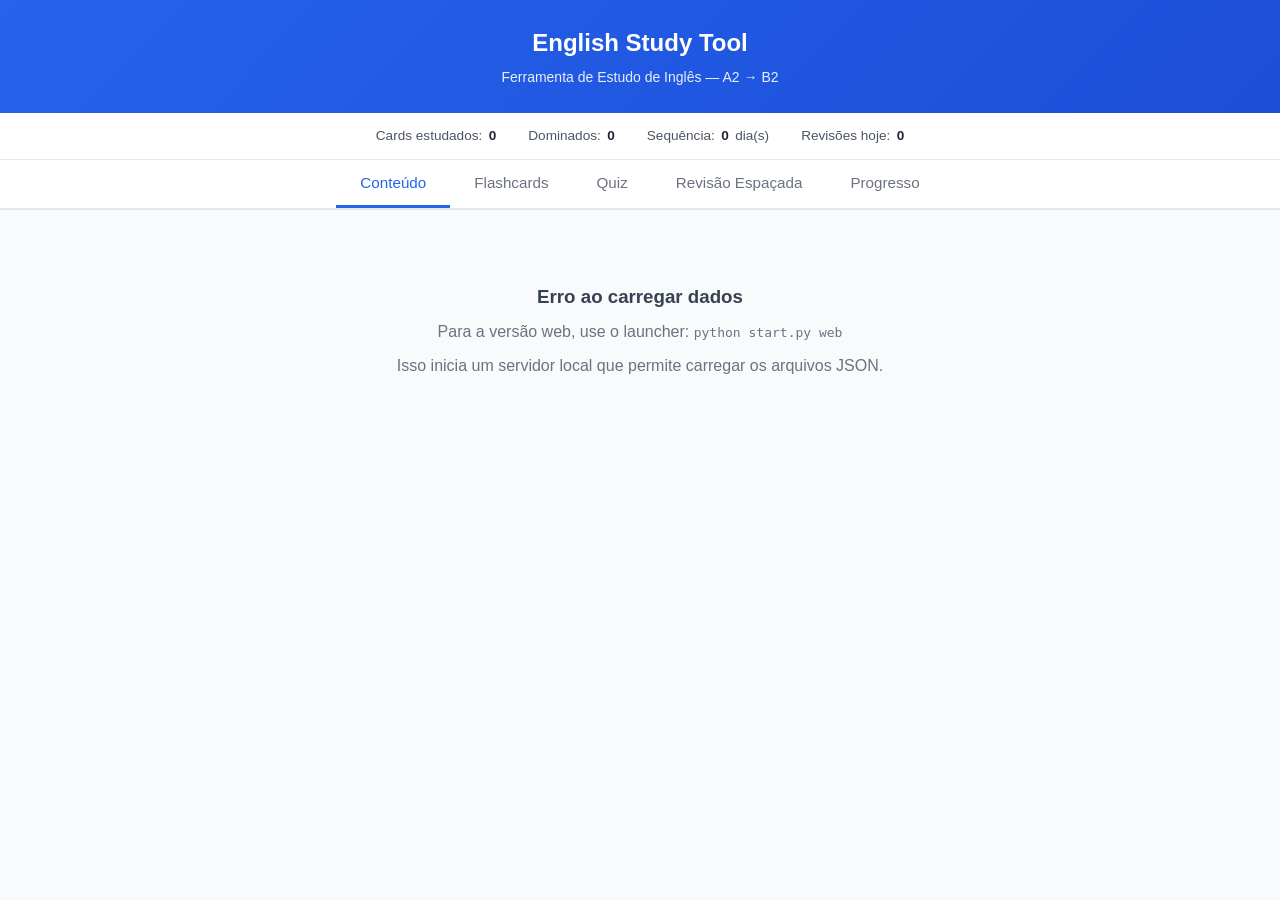
==== index.html @ 424435ff "Adicionar arquivos web na raiz para GitHub Pages Co-Authored-By: Claude Opus 4.6 <noreply@anthropic." ====
<!DOCTYPE html>
<html lang="pt-BR">
<head>
  <meta charset="UTF-8">
  <meta name="viewport" content="width=device-width, initial-scale=1.0">
  <title>English Study Tool - A2 → B2</title>
  <link rel="stylesheet" href="style.css">
</head>
<body>

  <header class="header">
    <h1>English Study Tool</h1>
    <p>Ferramenta de Estudo de Inglês — A2 → B2</p>
  </header>

  <div class="stats-bar" id="statsBar">
    <div class="stat-item">Cards estudados: <strong id="statStudied">0</strong></div>
    <div class="stat-item">Dominados: <strong id="statMastered">0</strong></div>
    <div class="stat-item">Sequência: <strong id="statStreak">0</strong> dia(s)</div>
    <div class="stat-item">Revisões hoje: <strong id="statDueToday">0</strong></div>
  </div>

  <nav class="tabs">
    <button class="tab-btn active" data-tab="content">Conteúdo</button>
    <button class="tab-btn" data-tab="flashcards">Flashcards</button>
    <button class="tab-btn" data-tab="quiz">Quiz</button>
    <button class="tab-btn" data-tab="review">Revisão Espaçada</button>
    <button class="tab-btn" data-tab="progress">Progresso</button>
  </nav>

  <div class="container">

    <!-- ===== CONTENT TAB ===== -->
    <div class="tab-content active" id="tab-content">
      <div class="controls">
        <select id="ctLevel">
          <option value="">Todos os Níveis</option>
          <option value="A2">A2 - Básico</option>
          <option value="B1">B1 - Intermediário</option>
          <option value="B2">B2 - Intermediário-Avançado</option>
        </select>
      </div>

      <!-- Lista de tópicos -->
      <div id="ctTopicList"></div>

      <!-- Detalhe do tópico -->
      <div id="ctDetail" style="display:none;"></div>
    </div>

    <!-- ===== FLASHCARDS TAB ===== -->
    <div class="tab-content" id="tab-flashcards">
      <div class="controls">
        <select id="fcSource">
          <option value="grammar">Gramática</option>
          <option value="vocabulary">Vocabulário</option>
          <option value="all">Todos</option>
        </select>
        <select id="fcLevel">
          <option value="">Todos os Níveis</option>
          <option value="A2">A2 - Básico</option>
          <option value="B1">B1 - Intermediário</option>
          <option value="B2">B2 - Intermediário-Avançado</option>
        </select>
        <select id="fcTopic"></select>
        <button class="btn btn-primary" id="fcStart">Estudar</button>
        <button class="btn btn-outline" id="fcShuffle">Embaralhar</button>
      </div>

      <div id="fcExplanation" class="explanation-box" style="display:none;"></div>

      <div id="fcArea" class="flashcard-area" style="display:none;">
        <div class="flashcard" id="flashcard">
          <div class="flashcard-face flashcard-front">
            <h3>Frente</h3>
            <div class="card-text" id="fcFront"></div>
            <div class="flashcard-meta" id="fcMeta"></div>
            <div class="card-hint">Clique para virar</div>
          </div>
          <div class="flashcard-face flashcard-back">
            <h3>Verso</h3>
            <div class="card-text" id="fcBack"></div>
          </div>
        </div>

        <div class="rating-buttons" id="fcRating" style="display:none;">
          <button class="rating-btn wrong" onclick="rateFlashcard(1)">Errei</button>
          <button class="rating-btn hard" onclick="rateFlashcard(3)">Difícil</button>
          <button class="rating-btn medium" onclick="rateFlashcard(4)">Médio</button>
          <button class="rating-btn easy" onclick="rateFlashcard(5)">Fácil</button>
        </div>

        <div class="card-nav">
          <button class="btn btn-outline btn-sm" id="fcPrev">Anterior</button>
          <span class="card-counter" id="fcCounter">1/10</span>
          <button class="btn btn-outline btn-sm" id="fcNext">Próximo</button>
        </div>
      </div>

      <div id="fcTopicList" class="topic-list"></div>
    </div>

    <!-- ===== QUIZ TAB ===== -->
    <div class="tab-content" id="tab-quiz">
      <div class="controls">
        <select id="qzSource">
          <option value="grammar">Gramática</option>
          <option value="vocabulary">Vocabulário</option>
          <option value="all">Todos</option>
        </select>
        <select id="qzLevel">
          <option value="">Todos os Níveis</option>
          <option value="A2">A2 - Básico</option>
          <option value="B1">B1 - Intermediário</option>
          <option value="B2">B2 - Intermediário-Avançado</option>
        </select>
        <select id="qzTopic"></select>
        <button class="btn btn-primary" id="qzStart">Começar Quiz</button>
        <button class="btn btn-outline" id="qzProgressive">Progressivo</button>
      </div>

      <div id="qzArea" style="display:none;">
        <div class="quiz-card" id="qzCard">
          <div class="question-label" id="qzLabel"></div>
          <div class="question-text" id="qzQuestion"></div>
          <div id="qzOptions"></div>
          <div class="feedback" id="qzFeedback"></div>
          <div style="text-align:center; margin-top:1rem;">
            <button class="btn btn-primary" id="qzNext" style="display:none;">Próxima Pergunta</button>
          </div>
        </div>
        <div class="card-nav">
          <span class="card-counter" id="qzCounter"></span>
        </div>
      </div>

      <div id="qzScore" class="score-display" style="display:none;"></div>
      <div id="qzTopicList" class="topic-list"></div>
    </div>

    <!-- ===== REVIEW TAB ===== -->
    <div class="tab-content" id="tab-review">
      <div class="review-summary" id="reviewSummary">
        <h2>Revisão do Dia</h2>
        <div class="count" id="reviewCount">0</div>
        <div class="subtitle">itens para revisar hoje</div>
        <button class="btn btn-primary" id="reviewStart" style="margin-top:1rem;">Começar Revisão</button>
        <button class="btn btn-outline" id="reviewNewCards" style="margin-top:0.5rem;">Aprender Cards Novos</button>
      </div>

      <div id="reviewArea" style="display:none;"></div>
      <div id="reviewScore" class="score-display" style="display:none;"></div>
    </div>

    <!-- ===== PROGRESS TAB ===== -->
    <div class="tab-content" id="tab-progress">
      <h2 style="margin-bottom:1rem;">Seu Progresso</h2>
      <div class="progress-grid" id="progressGrid"></div>

      <h3 style="margin: 1.5rem 0 0.75rem;">Progresso por Nível</h3>
      <div id="levelProgress"></div>

      <div style="text-align:center; margin-top:2rem;">
        <button class="btn btn-outline" id="resetProgress">Resetar Progresso</button>
      </div>
    </div>

  </div>

  <script src="app.js"></script>
</body>
</html>
---- style.css ----
/* ===== RESET & BASE ===== */
* {
  margin: 0;
  padding: 0;
  box-sizing: border-box;
}

:root {
  --primary: #2563eb;
  --primary-dark: #1d4ed8;
  --primary-light: #dbeafe;
  --success: #16a34a;
  --success-light: #dcfce7;
  --danger: #dc2626;
  --danger-light: #fee2e2;
  --warning: #f59e0b;
  --warning-light: #fef3c7;
  --gray-50: #f9fafb;
  --gray-100: #f3f4f6;
  --gray-200: #e5e7eb;
  --gray-300: #d1d5db;
  --gray-400: #9ca3af;
  --gray-500: #6b7280;
  --gray-600: #4b5563;
  --gray-700: #374151;
  --gray-800: #1f2937;
  --gray-900: #111827;
  --radius: 12px;
  --shadow: 0 1px 3px rgba(0,0,0,0.1), 0 1px 2px rgba(0,0,0,0.06);
  --shadow-md: 0 4px 6px rgba(0,0,0,0.1), 0 2px 4px rgba(0,0,0,0.06);
  --shadow-lg: 0 10px 15px rgba(0,0,0,0.1), 0 4px 6px rgba(0,0,0,0.05);
}

body {
  font-family: -apple-system, BlinkMacSystemFont, 'Segoe UI', Roboto, 'Helvetica Neue', Arial, sans-serif;
  background: var(--gray-50);
  color: var(--gray-800);
  line-height: 1.6;
  min-height: 100vh;
}

/* ===== HEADER ===== */
.header {
  background: linear-gradient(135deg, var(--primary) 0%, var(--primary-dark) 100%);
  color: white;
  padding: 1.5rem 2rem;
  text-align: center;
  box-shadow: var(--shadow-md);
}

.header h1 {
  font-size: 1.5rem;
  font-weight: 700;
  margin-bottom: 0.25rem;
}

.header p {
  font-size: 0.875rem;
  opacity: 0.9;
}

/* ===== STATS BAR ===== */
.stats-bar {
  display: flex;
  justify-content: center;
  gap: 2rem;
  padding: 0.75rem 1rem;
  background: white;
  border-bottom: 1px solid var(--gray-200);
  font-size: 0.85rem;
  flex-wrap: wrap;
}

.stat-item {
  display: flex;
  align-items: center;
  gap: 0.4rem;
  color: var(--gray-600);
}

.stat-item strong {
  color: var(--gray-800);
}

/* ===== TABS ===== */
.tabs {
  display: flex;
  justify-content: center;
  background: white;
  border-bottom: 2px solid var(--gray-200);
  position: sticky;
  top: 0;
  z-index: 100;
}

.tab-btn {
  padding: 0.875rem 1.5rem;
  border: none;
  background: none;
  font-size: 0.95rem;
  font-weight: 500;
  color: var(--gray-500);
  cursor: pointer;
  border-bottom: 3px solid transparent;
  transition: all 0.2s;
}

.tab-btn:hover {
  color: var(--primary);
  background: var(--primary-light);
}

.tab-btn.active {
  color: var(--primary);
  border-bottom-color: var(--primary);
}

/* ===== MAIN CONTAINER ===== */
.container {
  max-width: 800px;
  margin: 0 auto;
  padding: 1.5rem;
}

.tab-content {
  display: none;
}

.tab-content.active {
  display: block;
}

/* ===== CONTROLS ===== */
.controls {
  display: flex;
  gap: 0.75rem;
  margin-bottom: 1.5rem;
  flex-wrap: wrap;
  align-items: center;
}

.controls select, .controls button {
  padding: 0.5rem 1rem;
  border: 1px solid var(--gray-300);
  border-radius: 8px;
  font-size: 0.875rem;
  background: white;
  cursor: pointer;
}

.controls select:focus {
  outline: none;
  border-color: var(--primary);
  box-shadow: 0 0 0 3px var(--primary-light);
}

.btn {
  display: inline-flex;
  align-items: center;
  gap: 0.4rem;
  padding: 0.6rem 1.25rem;
  border: none;
  border-radius: 8px;
  font-size: 0.9rem;
  font-weight: 500;
  cursor: pointer;
  transition: all 0.2s;
}

.btn-primary {
  background: var(--primary);
  color: white;
}

.btn-primary:hover {
  background: var(--primary-dark);
}

.btn-success {
  background: var(--success);
  color: white;
}

.btn-success:hover {
  background: #15803d;
}

.btn-outline {
  background: white;
  border: 1px solid var(--gray-300);
  color: var(--gray-700);
}

.btn-outline:hover {
  background: var(--gray-100);
}

.btn-sm {
  padding: 0.4rem 0.75rem;
  font-size: 0.8rem;
}

/* ===== FLASHCARD ===== */
.flashcard-area {
  perspective: 1000px;
  margin: 1.5rem auto;
  max-width: 500px;
}

.flashcard {
  width: 100%;
  min-height: 220px;
  position: relative;
  cursor: pointer;
  transition: transform 0.6s;
  transform-style: preserve-3d;
}

.flashcard.flipped {
  transform: rotateY(180deg);
}

.flashcard-face {
  position: absolute;
  width: 100%;
  min-height: 220px;
  backface-visibility: hidden;
  display: flex;
  flex-direction: column;
  align-items: center;
  justify-content: center;
  padding: 2rem;
  border-radius: var(--radius);
  box-shadow: var(--shadow-lg);
  text-align: center;
}

.flashcard-front {
  background: white;
  border: 2px solid var(--gray-200);
}

.flashcard-back {
  background: linear-gradient(135deg, var(--primary-light) 0%, white 100%);
  border: 2px solid var(--primary);
  transform: rotateY(180deg);
}

.flashcard-face h3 {
  font-size: 1.25rem;
  margin-bottom: 0.5rem;
  color: var(--gray-700);
}

.flashcard-face .card-text {
  font-size: 1.1rem;
  color: var(--gray-800);
  line-height: 1.5;
}

.flashcard-meta {
  font-size: 0.75rem;
  color: var(--gray-400);
  margin-top: 0.75rem;
}

.card-hint {
  font-size: 0.8rem;
  color: var(--gray-400);
  margin-top: 1rem;
}

/* ===== RATING BUTTONS ===== */
.rating-buttons {
  display: flex;
  justify-content: center;
  gap: 0.75rem;
  margin-top: 1.25rem;
  flex-wrap: wrap;
}

.rating-btn {
  padding: 0.5rem 1.25rem;
  border: 2px solid;
  border-radius: 8px;
  font-size: 0.85rem;
  font-weight: 500;
  cursor: pointer;
  transition: all 0.2s;
  background: white;
}

.rating-btn.wrong {
  border-color: var(--danger);
  color: var(--danger);
}

.rating-btn.wrong:hover {
  background: var(--danger-light);
}

.rating-btn.hard {
  border-color: var(--warning);
  color: #b45309;
}

.rating-btn.hard:hover {
  background: var(--warning-light);
}

.rating-btn.medium {
  border-color: var(--primary);
  color: var(--primary);
}

.rating-btn.medium:hover {
  background: var(--primary-light);
}

.rating-btn.easy {
  border-color: var(--success);
  color: var(--success);
}

.rating-btn.easy:hover {
  background: var(--success-light);
}

/* ===== NAVIGATION ===== */
.card-nav {
  display: flex;
  justify-content: center;
  align-items: center;
  gap: 1rem;
  margin-top: 1rem;
}

.card-counter {
  font-size: 0.9rem;
  color: var(--gray-500);
  font-weight: 500;
}

/* ===== QUIZ ===== */
.quiz-card {
  background: white;
  border-radius: var(--radius);
  padding: 1.75rem;
  box-shadow: var(--shadow-md);
  margin-bottom: 1.5rem;
}

.quiz-card .question-label {
  font-size: 0.75rem;
  text-transform: uppercase;
  letter-spacing: 0.05em;
  color: var(--gray-400);
  margin-bottom: 0.5rem;
}

.quiz-card .question-text {
  font-size: 1.1rem;
  font-weight: 500;
  margin-bottom: 1.25rem;
  color: var(--gray-800);
}

.quiz-options {
  display: flex;
  flex-direction: column;
  gap: 0.5rem;
}

.quiz-option {
  padding: 0.75rem 1rem;
  border: 2px solid var(--gray-200);
  border-radius: 8px;
  cursor: pointer;
  transition: all 0.2s;
  font-size: 0.95rem;
  background: white;
  text-align: left;
}

.quiz-option:hover {
  border-color: var(--primary);
  background: var(--primary-light);
}

.quiz-option.correct {
  border-color: var(--success);
  background: var(--success-light);
  color: var(--success);
  font-weight: 500;
}

.quiz-option.incorrect {
  border-color: var(--danger);
  background: var(--danger-light);
  color: var(--danger);
}

.quiz-option.disabled {
  pointer-events: none;
  opacity: 0.6;
}

.quiz-option.disabled.correct {
  opacity: 1;
}

/* Fill blank */
.fill-blank-input {
  width: 100%;
  padding: 0.75rem 1rem;
  border: 2px solid var(--gray-300);
  border-radius: 8px;
  font-size: 1rem;
  transition: border-color 0.2s;
}

.fill-blank-input:focus {
  outline: none;
  border-color: var(--primary);
  box-shadow: 0 0 0 3px var(--primary-light);
}

.fill-blank-input.correct {
  border-color: var(--success);
  background: var(--success-light);
}

.fill-blank-input.incorrect {
  border-color: var(--danger);
  background: var(--danger-light);
}

/* ===== FEEDBACK ===== */
.feedback {
  margin-top: 1rem;
  padding: 1rem;
  border-radius: 8px;
  font-size: 0.9rem;
  line-height: 1.5;
  display: none;
}

.feedback.show {
  display: block;
}

.feedback.correct {
  background: var(--success-light);
  border-left: 4px solid var(--success);
  color: #14532d;
}

.feedback.incorrect {
  background: var(--danger-light);
  border-left: 4px solid var(--danger);
  color: #7f1d1d;
}

.feedback .correct-answer {
  font-weight: 600;
  margin-bottom: 0.5rem;
}

/* ===== SCORE ===== */
.score-display {
  text-align: center;
  padding: 2rem;
  background: white;
  border-radius: var(--radius);
  box-shadow: var(--shadow-md);
}

.score-display .score-number {
  font-size: 3rem;
  font-weight: 700;
  color: var(--primary);
}

.score-display .score-label {
  font-size: 1rem;
  color: var(--gray-500);
  margin-bottom: 1rem;
}

.score-display .score-message {
  font-size: 1.1rem;
  color: var(--gray-700);
  margin-bottom: 1.5rem;
}

/* ===== TOPIC LIST ===== */
.topic-list {
  display: flex;
  flex-direction: column;
  gap: 0.5rem;
}

.topic-item {
  display: flex;
  justify-content: space-between;
  align-items: center;
  padding: 0.875rem 1rem;
  background: white;
  border: 1px solid var(--gray-200);
  border-radius: 8px;
  cursor: pointer;
  transition: all 0.2s;
}

.topic-item:hover {
  border-color: var(--primary);
  box-shadow: var(--shadow);
}

.topic-item .topic-name {
  font-weight: 500;
  color: var(--gray-800);
}

.topic-item .topic-meta {
  display: flex;
  gap: 0.5rem;
  align-items: center;
}

.level-badge {
  display: inline-block;
  padding: 0.15rem 0.5rem;
  border-radius: 4px;
  font-size: 0.7rem;
  font-weight: 600;
  text-transform: uppercase;
}

.level-badge.a2 {
  background: #dbeafe;
  color: #1e40af;
}

.level-badge.b1 {
  background: #fef3c7;
  color: #92400e;
}

.level-badge.b2 {
  background: #ede9fe;
  color: #5b21b6;
}

/* ===== EXPLANATION BOX ===== */
.explanation-box {
  background: var(--gray-50);
  border: 1px solid var(--gray-200);
  border-radius: var(--radius);
  padding: 1.25rem;
  margin-bottom: 1.5rem;
}

.explanation-box h3 {
  font-size: 1rem;
  color: var(--gray-800);
  margin-bottom: 0.75rem;
}

.explanation-box p {
  font-size: 0.9rem;
  color: var(--gray-600);
  margin-bottom: 0.5rem;
}

.explanation-box ul {
  padding-left: 1.25rem;
  font-size: 0.85rem;
  color: var(--gray-600);
}

.explanation-box ul li {
  margin-bottom: 0.25rem;
}

/* ===== SPACED REP ===== */
.review-summary {
  text-align: center;
  padding: 2rem;
  background: white;
  border-radius: var(--radius);
  box-shadow: var(--shadow-md);
  margin-bottom: 1.5rem;
}

.review-summary h2 {
  font-size: 1.3rem;
  margin-bottom: 0.5rem;
}

.review-summary .count {
  font-size: 2.5rem;
  font-weight: 700;
  color: var(--primary);
}

.review-summary .subtitle {
  color: var(--gray-500);
  font-size: 0.9rem;
}

/* ===== PROGRESS ===== */
.progress-grid {
  display: grid;
  grid-template-columns: repeat(auto-fit, minmax(160px, 1fr));
  gap: 1rem;
  margin-bottom: 1.5rem;
}

.progress-card {
  background: white;
  padding: 1.25rem;
  border-radius: var(--radius);
  box-shadow: var(--shadow);
  text-align: center;
}

.progress-card .number {
  font-size: 2rem;
  font-weight: 700;
  color: var(--primary);
}

.progress-card .label {
  font-size: 0.8rem;
  color: var(--gray-500);
  margin-top: 0.25rem;
}

.progress-bar-container {
  background: var(--gray-200);
  border-radius: 999px;
  height: 8px;
  overflow: hidden;
  margin-top: 0.5rem;
}

.progress-bar-fill {
  height: 100%;
  border-radius: 999px;
  background: linear-gradient(90deg, var(--primary), var(--success));
  transition: width 0.5s ease;
}

/* ===== CONTENT / GRAMMAR DETAIL ===== */
.level-section {
  margin-bottom: 2rem;
}

.level-section h2 {
  font-size: 1.1rem;
  font-weight: 600;
  color: var(--gray-700);
  padding-bottom: 0.5rem;
  border-bottom: 2px solid var(--gray-200);
  margin-bottom: 0.75rem;
}

.content-detail {
  background: white;
  border-radius: var(--radius);
  box-shadow: var(--shadow-md);
  padding: 2rem;
  margin-bottom: 1.5rem;
}

.content-detail .detail-header {
  display: flex;
  align-items: center;
  gap: 0.75rem;
  margin-bottom: 1.25rem;
}

.content-detail .detail-header h2 {
  font-size: 1.3rem;
  color: var(--gray-900);
  margin: 0;
}

.content-detail .back-btn {
  background: none;
  border: 1px solid var(--gray-300);
  border-radius: 6px;
  padding: 0.3rem 0.75rem;
  cursor: pointer;
  font-size: 0.85rem;
  color: var(--gray-600);
  transition: all 0.2s;
}

.content-detail .back-btn:hover {
  background: var(--gray-100);
}

.content-section {
  margin-bottom: 1.75rem;
}

.content-section h3 {
  font-size: 1rem;
  font-weight: 600;
  color: var(--primary-dark);
  margin-bottom: 0.75rem;
  display: flex;
  align-items: center;
  gap: 0.4rem;
}

.content-section p {
  font-size: 0.95rem;
  color: var(--gray-700);
  line-height: 1.7;
}

.rules-list {
  list-style: none;
  padding: 0;
}

.rules-list li {
  padding: 0.5rem 0.75rem;
  margin-bottom: 0.35rem;
  background: var(--gray-50);
  border-left: 3px solid var(--primary);
  border-radius: 0 6px 6px 0;
  font-size: 0.9rem;
  color: var(--gray-700);
}

.example-card {
  display: flex;
  flex-direction: column;
  gap: 0.15rem;
  padding: 0.75rem 1rem;
  background: var(--primary-light);
  border-radius: 8px;
  margin-bottom: 0.5rem;
}

.example-card .en {
  font-weight: 600;
  color: var(--gray-800);
  font-size: 0.95rem;
}

.example-card .pt {
  color: var(--gray-500);
  font-size: 0.85rem;
  font-style: italic;
}

.mistake-card {
  padding: 0.75rem 1rem;
  border-radius: 8px;
  margin-bottom: 0.5rem;
  border: 1px solid var(--gray-200);
  background: white;
}

.mistake-card .wrong {
  color: var(--danger);
  font-weight: 500;
  font-size: 0.9rem;
}

.mistake-card .correct {
  color: var(--success);
  font-weight: 500;
  font-size: 0.9rem;
}

.mistake-card .mistake-explanation {
  color: var(--gray-600);
  font-size: 0.85rem;
  margin-top: 0.35rem;
  padding-left: 0.5rem;
  border-left: 2px solid var(--warning);
}

.detail-actions {
  display: flex;
  gap: 0.75rem;
  flex-wrap: wrap;
  margin-top: 1.5rem;
  padding-top: 1.25rem;
  border-top: 1px solid var(--gray-200);
}

/* ===== EMPTY STATE ===== */
.empty-state {
  text-align: center;
  padding: 3rem 1.5rem;
  color: var(--gray-500);
}

.empty-state h3 {
  margin-bottom: 0.5rem;
  color: var(--gray-700);
}

/* ===== RESPONSIVE ===== */
@media (max-width: 640px) {
  .container {
    padding: 1rem;
  }

  .header h1 {
    font-size: 1.25rem;
  }

  .tab-btn {
    padding: 0.75rem 1rem;
    font-size: 0.85rem;
  }

  .controls {
    flex-direction: column;
  }

  .controls select, .controls button {
    width: 100%;
  }

  .flashcard-face {
    min-height: 180px;
    padding: 1.5rem;
  }

  .rating-buttons {
    flex-direction: column;
    gap: 0.5rem;
  }

  .rating-btn {
    width: 100%;
  }

  .stats-bar {
    gap: 1rem;
    font-size: 0.75rem;
  }

  .progress-grid {
    grid-template-columns: repeat(2, 1fr);
  }
}
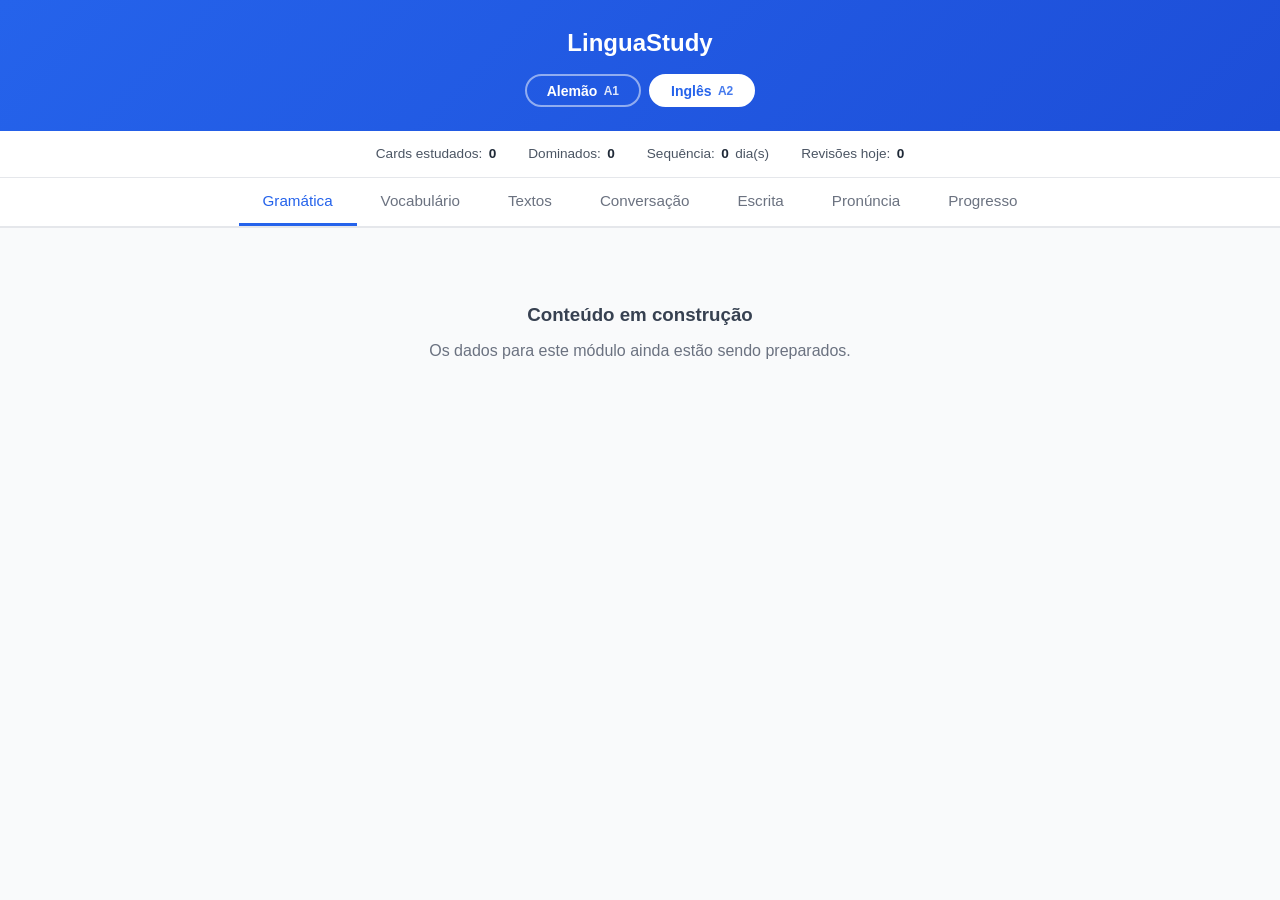
==== commit aa465b60: "feat(M1): Fundação do Sistema — SPA com hash-routing e módulos - index.html: shell SPA com seletor d" ====
--- a/index.html
+++ b/index.html
@@ -3,14 +3,21 @@
 <head>
   <meta charset="UTF-8">
   <meta name="viewport" content="width=device-width, initial-scale=1.0">
-  <title>English Study Tool - A2 → B2</title>
+  <title>LinguaStudy — Alemão A1 · Inglês A2</title>
   <link rel="stylesheet" href="style.css">
 </head>
 <body>
 
   <header class="header">
-    <h1>English Study Tool</h1>
-    <p>Ferramenta de Estudo de Inglês — A2 → B2</p>
+    <h1>LinguaStudy</h1>
+    <nav class="lang-nav" aria-label="Selecionar idioma">
+      <button class="lang-btn" data-lang="german">
+        Alemão <span class="lang-level">A1</span>
+      </button>
+      <button class="lang-btn active" data-lang="english">
+        Inglês <span class="lang-level">A2</span>
+      </button>
+    </nav>
   </header>
 
   <div class="stats-bar" id="statsBar">
@@ -20,153 +27,16 @@
     <div class="stat-item">Revisões hoje: <strong id="statDueToday">0</strong></div>
   </div>
 
-  <nav class="tabs">
-    <button class="tab-btn active" data-tab="content">Conteúdo</button>
-    <button class="tab-btn" data-tab="flashcards">Flashcards</button>
-    <button class="tab-btn" data-tab="quiz">Quiz</button>
-    <button class="tab-btn" data-tab="review">Revisão Espaçada</button>
-    <button class="tab-btn" data-tab="progress">Progresso</button>
-  </nav>
+  <nav class="tabs" id="moduleTabs" aria-label="Módulos de estudo"></nav>
 
   <div class="container">
-
-    <!-- ===== CONTENT TAB ===== -->
-    <div class="tab-content active" id="tab-content">
-      <div class="controls">
-        <select id="ctLevel">
-          <option value="">Todos os Níveis</option>
-          <option value="A2">A2 - Básico</option>
-          <option value="B1">B1 - Intermediário</option>
-          <option value="B2">B2 - Intermediário-Avançado</option>
-        </select>
+    <main id="appRoot">
+      <div class="empty-state">
+        <h3>Carregando...</h3>
       </div>
-
-      <!-- Lista de tópicos -->
-      <div id="ctTopicList"></div>
-
-      <!-- Detalhe do tópico -->
-      <div id="ctDetail" style="display:none;"></div>
-    </div>
-
-    <!-- ===== FLASHCARDS TAB ===== -->
-    <div class="tab-content" id="tab-flashcards">
-      <div class="controls">
-        <select id="fcSource">
-          <option value="grammar">Gramática</option>
-          <option value="vocabulary">Vocabulário</option>
-          <option value="all">Todos</option>
-        </select>
-        <select id="fcLevel">
-          <option value="">Todos os Níveis</option>
-          <option value="A2">A2 - Básico</option>
-          <option value="B1">B1 - Intermediário</option>
-          <option value="B2">B2 - Intermediário-Avançado</option>
-        </select>
-        <select id="fcTopic"></select>
-        <button class="btn btn-primary" id="fcStart">Estudar</button>
-        <button class="btn btn-outline" id="fcShuffle">Embaralhar</button>
-      </div>
-
-      <div id="fcExplanation" class="explanation-box" style="display:none;"></div>
-
-      <div id="fcArea" class="flashcard-area" style="display:none;">
-        <div class="flashcard" id="flashcard">
-          <div class="flashcard-face flashcard-front">
-            <h3>Frente</h3>
-            <div class="card-text" id="fcFront"></div>
-            <div class="flashcard-meta" id="fcMeta"></div>
-            <div class="card-hint">Clique para virar</div>
-          </div>
-          <div class="flashcard-face flashcard-back">
-            <h3>Verso</h3>
-            <div class="card-text" id="fcBack"></div>
-          </div>
-        </div>
-
-        <div class="rating-buttons" id="fcRating" style="display:none;">
-          <button class="rating-btn wrong" onclick="rateFlashcard(1)">Errei</button>
-          <button class="rating-btn hard" onclick="rateFlashcard(3)">Difícil</button>
-          <button class="rating-btn medium" onclick="rateFlashcard(4)">Médio</button>
-          <button class="rating-btn easy" onclick="rateFlashcard(5)">Fácil</button>
-        </div>
-
-        <div class="card-nav">
-          <button class="btn btn-outline btn-sm" id="fcPrev">Anterior</button>
-          <span class="card-counter" id="fcCounter">1/10</span>
-          <button class="btn btn-outline btn-sm" id="fcNext">Próximo</button>
-        </div>
-      </div>
-
-      <div id="fcTopicList" class="topic-list"></div>
-    </div>
-
-    <!-- ===== QUIZ TAB ===== -->
-    <div class="tab-content" id="tab-quiz">
-      <div class="controls">
-        <select id="qzSource">
-          <option value="grammar">Gramática</option>
-          <option value="vocabulary">Vocabulário</option>
-          <option value="all">Todos</option>
-        </select>
-        <select id="qzLevel">
-          <option value="">Todos os Níveis</option>
-          <option value="A2">A2 - Básico</option>
-          <option value="B1">B1 - Intermediário</option>
-          <option value="B2">B2 - Intermediário-Avançado</option>
-        </select>
-        <select id="qzTopic"></select>
-        <button class="btn btn-primary" id="qzStart">Começar Quiz</button>
-        <button class="btn btn-outline" id="qzProgressive">Progressivo</button>
-      </div>
-
-      <div id="qzArea" style="display:none;">
-        <div class="quiz-card" id="qzCard">
-          <div class="question-label" id="qzLabel"></div>
-          <div class="question-text" id="qzQuestion"></div>
-          <div id="qzOptions"></div>
-          <div class="feedback" id="qzFeedback"></div>
-          <div style="text-align:center; margin-top:1rem;">
-            <button class="btn btn-primary" id="qzNext" style="display:none;">Próxima Pergunta</button>
-          </div>
-        </div>
-        <div class="card-nav">
-          <span class="card-counter" id="qzCounter"></span>
-        </div>
-      </div>
-
-      <div id="qzScore" class="score-display" style="display:none;"></div>
-      <div id="qzTopicList" class="topic-list"></div>
-    </div>
-
-    <!-- ===== REVIEW TAB ===== -->
-    <div class="tab-content" id="tab-review">
-      <div class="review-summary" id="reviewSummary">
-        <h2>Revisão do Dia</h2>
-        <div class="count" id="reviewCount">0</div>
-        <div class="subtitle">itens para revisar hoje</div>
-        <button class="btn btn-primary" id="reviewStart" style="margin-top:1rem;">Começar Revisão</button>
-        <button class="btn btn-outline" id="reviewNewCards" style="margin-top:0.5rem;">Aprender Cards Novos</button>
-      </div>
-
-      <div id="reviewArea" style="display:none;"></div>
-      <div id="reviewScore" class="score-display" style="display:none;"></div>
-    </div>
-
-    <!-- ===== PROGRESS TAB ===== -->
-    <div class="tab-content" id="tab-progress">
-      <h2 style="margin-bottom:1rem;">Seu Progresso</h2>
-      <div class="progress-grid" id="progressGrid"></div>
-
-      <h3 style="margin: 1.5rem 0 0.75rem;">Progresso por Nível</h3>
-      <div id="levelProgress"></div>
-
-      <div style="text-align:center; margin-top:2rem;">
-        <button class="btn btn-outline" id="resetProgress">Resetar Progresso</button>
-      </div>
-    </div>
-
+    </main>
   </div>
 
-  <script src="app.js"></script>
+  <script type="module" src="app.js"></script>
 </body>
 </html>
--- a/style.css
+++ b/style.css
@@ -722,6 +722,25 @@
   line-height: 1.7;
 }
 
+.tips-list {
+  list-style: none;
+  padding: 0;
+}
+
+.tips-list li {
+  padding: 0.6rem 0.85rem;
+  margin-bottom: 0.4rem;
+  background: var(--warning-light);
+  border-left: 3px solid var(--warning);
+  border-radius: 0 6px 6px 0;
+  font-size: 0.9rem;
+  color: var(--gray-700);
+}
+
+.tips-list li::before {
+  content: "\1F4A1 ";
+}
+
 .rules-list {
   list-style: none;
   padding: 0;
@@ -808,6 +827,475 @@
   color: var(--gray-700);
 }
 
+/* ===== LANGUAGE NAVIGATION ===== */
+.lang-nav {
+  display: flex;
+  justify-content: center;
+  gap: 0.5rem;
+  margin-top: 0.75rem;
+}
+
+.lang-btn {
+  padding: 0.4rem 1.25rem;
+  border: 2px solid rgba(255,255,255,0.5);
+  border-radius: 999px;
+  background: transparent;
+  color: white;
+  font-size: 0.875rem;
+  font-weight: 600;
+  cursor: pointer;
+  transition: all 0.2s;
+  display: inline-flex;
+  align-items: center;
+  gap: 0.4rem;
+}
+
+.lang-btn:hover {
+  background: rgba(255,255,255,0.15);
+}
+
+.lang-btn.active {
+  background: white;
+  color: var(--primary);
+  border-color: white;
+}
+
+.lang-level {
+  font-size: 0.75rem;
+  opacity: 0.85;
+}
+
+/* ===== LEVEL BADGE — SUB-LEVELS ===== */
+.level-badge.a1-1 { background: #d1fae5; color: #065f46; }
+.level-badge.a1-2 { background: #a7f3d0; color: #065f46; }
+.level-badge.a1-3 { background: #6ee7b7; color: #064e3b; }
+.level-badge.a2-1 { background: #dbeafe; color: #1e40af; }
+.level-badge.a2-2 { background: #bfdbfe; color: #1e3a8a; }
+.level-badge.a1   { background: #ecfdf5; color: #064e3b; }
+.level-badge.a2   { background: #dbeafe; color: #1e40af; }
+
+/* ===== MODULE HEADER ===== */
+.module-header {
+  margin-bottom: 1.5rem;
+}
+
+.module-header h2 {
+  font-size: 1.3rem;
+  color: var(--gray-900);
+  margin-bottom: 0.25rem;
+}
+
+.module-desc {
+  font-size: 0.875rem;
+  color: var(--gray-500);
+}
+
+.sublevel-progress {
+  font-size: 0.8rem;
+  font-weight: 400;
+  color: var(--gray-400);
+  margin-left: 0.5rem;
+}
+
+/* ===== TEXTS — VOCABULARY TOOLTIPS ===== */
+.vocab-word {
+  border-bottom: 2px dotted var(--primary);
+  cursor: pointer;
+  position: relative;
+  display: inline-block;
+}
+
+.vocab-tooltip {
+  display: none;
+  position: absolute;
+  bottom: calc(100% + 4px);
+  left: 50%;
+  transform: translateX(-50%);
+  background: var(--gray-800);
+  color: white;
+  padding: 0.3rem 0.6rem;
+  border-radius: 6px;
+  font-size: 0.8rem;
+  white-space: nowrap;
+  z-index: 200;
+  pointer-events: none;
+}
+
+.vocab-tooltip::after {
+  content: '';
+  position: absolute;
+  top: 100%;
+  left: 50%;
+  transform: translateX(-50%);
+  border: 5px solid transparent;
+  border-top-color: var(--gray-800);
+}
+
+.vocab-word:hover .vocab-tooltip,
+.vocab-word.active .vocab-tooltip {
+  display: block;
+}
+
+/* ===== TEXTS — SENTENCE / TRANSLATION ===== */
+.text-sentence {
+  margin-bottom: 1.25rem;
+  padding-bottom: 1rem;
+  border-bottom: 1px solid var(--gray-100);
+}
+
+.sentence-text {
+  font-size: 1rem;
+  color: var(--gray-800);
+  line-height: 1.75;
+  margin-bottom: 0.35rem;
+}
+
+.sentence-translation {
+  font-size: 0.875rem;
+  color: var(--gray-500);
+  font-style: italic;
+  margin-top: 0.25rem;
+}
+
+.toggle-translation-btn {
+  background: none;
+  border: none;
+  color: var(--primary);
+  font-size: 0.8rem;
+  cursor: pointer;
+  padding: 0;
+}
+
+.toggle-translation-btn:hover {
+  text-decoration: underline;
+}
+
+/* ===== CONVERSATION — DIALOGUE ===== */
+.dialogue-context {
+  background: var(--gray-100);
+  border-radius: 8px;
+  padding: 0.75rem 1rem;
+  font-size: 0.875rem;
+  color: var(--gray-600);
+  margin-bottom: 1.25rem;
+  font-style: italic;
+}
+
+.dialogue-container {
+  display: flex;
+  flex-direction: column;
+  gap: 0.75rem;
+}
+
+.dialogue-line {
+  display: flex;
+  gap: 0.75rem;
+  align-items: flex-start;
+}
+
+.dialogue-speaker {
+  font-weight: 700;
+  color: var(--primary);
+  min-width: 70px;
+  font-size: 0.8rem;
+  padding-top: 0.75rem;
+  text-align: right;
+}
+
+.dialogue-bubble {
+  background: white;
+  border: 1px solid var(--gray-200);
+  border-radius: 12px;
+  border-top-left-radius: 4px;
+  padding: 0.75rem 1rem;
+  flex: 1;
+  box-shadow: var(--shadow);
+}
+
+.dialogue-bubble .de,
+.dialogue-bubble .en {
+  font-size: 0.95rem;
+  color: var(--gray-800);
+  line-height: 1.5;
+}
+
+.dialogue-bubble .pt {
+  font-size: 0.85rem;
+  color: var(--gray-500);
+  font-style: italic;
+  margin-top: 0.2rem;
+  display: none;
+}
+
+.dialogue-bubble .pt.visible {
+  display: block;
+}
+
+.dialogue-note {
+  font-size: 0.75rem;
+  color: var(--primary);
+  margin-top: 0.3rem;
+  font-style: italic;
+}
+
+.audio-btn {
+  display: inline-flex;
+  align-items: center;
+  gap: 0.25rem;
+  background: none;
+  border: 1px solid var(--gray-300);
+  border-radius: 6px;
+  padding: 0.2rem 0.5rem;
+  cursor: pointer;
+  font-size: 0.75rem;
+  color: var(--gray-500);
+  text-decoration: none;
+  transition: all 0.2s;
+}
+
+.audio-btn:hover {
+  background: var(--gray-100);
+  color: var(--gray-700);
+}
+
+/* ===== WRITING MODULE ===== */
+.writing-prompt {
+  background: var(--primary-light);
+  border-left: 4px solid var(--primary);
+  border-radius: 0 var(--radius) var(--radius) 0;
+  padding: 1.25rem;
+  margin-bottom: 1.25rem;
+  font-size: 0.95rem;
+  line-height: 1.6;
+}
+
+.writing-textarea {
+  width: 100%;
+  min-height: 150px;
+  padding: 1rem;
+  border: 2px solid var(--gray-300);
+  border-radius: var(--radius);
+  font-size: 1rem;
+  font-family: inherit;
+  resize: vertical;
+  transition: border-color 0.2s;
+  background: white;
+}
+
+.writing-textarea:focus {
+  outline: none;
+  border-color: var(--primary);
+  box-shadow: 0 0 0 3px var(--primary-light);
+}
+
+.word-count {
+  font-size: 0.8rem;
+  color: var(--gray-400);
+  text-align: right;
+  margin-top: 0.35rem;
+}
+
+.hints-container {
+  display: flex;
+  flex-direction: column;
+  gap: 0.4rem;
+}
+
+.hint-row {
+  display: flex;
+  gap: 0.75rem;
+  align-items: center;
+  font-size: 0.875rem;
+}
+
+.hint-pt { color: var(--gray-600); }
+.hint-arrow { color: var(--gray-300); }
+.hint-target { font-weight: 600; color: var(--gray-800); }
+
+.checklist {
+  display: flex;
+  flex-direction: column;
+  gap: 0.5rem;
+}
+
+.checklist-item {
+  display: flex;
+  align-items: center;
+  gap: 0.5rem;
+  font-size: 0.9rem;
+  cursor: pointer;
+}
+
+.checklist-item input[type="checkbox"] {
+  width: 16px;
+  height: 16px;
+  cursor: pointer;
+}
+
+/* ===== PRONUNCIATION MODULE ===== */
+.phoneme-card {
+  background: white;
+  border: 1px solid var(--gray-200);
+  border-radius: var(--radius);
+  padding: 1.25rem;
+  margin-bottom: 0.75rem;
+  box-shadow: var(--shadow);
+}
+
+.phoneme-symbol {
+  font-size: 2rem;
+  font-weight: 700;
+  color: var(--primary);
+  font-family: 'Georgia', serif;
+}
+
+.ipa-notation {
+  font-size: 1rem;
+  color: var(--gray-500);
+  font-family: monospace;
+}
+
+.phoneme-example {
+  display: flex;
+  align-items: center;
+  gap: 0.5rem;
+  font-size: 0.875rem;
+  margin-bottom: 0.3rem;
+  flex-wrap: wrap;
+}
+
+.phoneme-ipa-small {
+  font-family: monospace;
+  color: var(--gray-400);
+  font-size: 0.8rem;
+}
+
+.phoneme-meaning {
+  color: var(--gray-500);
+}
+
+/* ===== VOCABULARY WORD LIST ===== */
+.vocab-word-list {
+  display: flex;
+  flex-direction: column;
+  gap: 0.5rem;
+}
+
+.vocab-word-row {
+  padding: 0.75rem 1rem;
+  background: white;
+  border: 1px solid var(--gray-200);
+  border-radius: 8px;
+}
+
+.vocab-term {
+  font-weight: 600;
+  font-size: 0.95rem;
+  color: var(--gray-800);
+}
+
+.vocab-article {
+  color: var(--primary);
+  font-style: italic;
+}
+
+.vocab-plural {
+  font-size: 0.8rem;
+  color: var(--gray-400);
+  font-weight: 400;
+  margin-left: 0.3rem;
+}
+
+.vocab-translation {
+  font-size: 0.875rem;
+  color: var(--gray-500);
+  margin-top: 0.1rem;
+}
+
+.vocab-example {
+  font-size: 0.8rem;
+  color: var(--gray-400);
+  font-style: italic;
+  margin-top: 0.25rem;
+}
+
+/* ===== ASSOCIATION EXERCISE ===== */
+.assoc-btn {
+  display: block;
+  width: 100%;
+  padding: 0.6rem 0.75rem;
+  margin-bottom: 0.4rem;
+  border: 2px solid var(--gray-200);
+  border-radius: 8px;
+  background: white;
+  font-size: 0.875rem;
+  cursor: pointer;
+  text-align: left;
+  transition: all 0.15s;
+}
+
+.assoc-btn:hover:not(:disabled) {
+  border-color: var(--primary);
+  background: var(--primary-light);
+}
+
+.assoc-btn.selected {
+  border-color: var(--primary);
+  background: var(--primary-light);
+  font-weight: 600;
+}
+
+.assoc-btn.matched {
+  border-color: var(--success);
+  background: var(--success-light);
+  color: var(--success);
+  font-weight: 600;
+  opacity: 0.85;
+}
+
+/* ===== LESSON COMPLETION CHECKBOX ===== */
+.lesson-check {
+  display: flex;
+  align-items: center;
+  gap: 0.6rem;
+  margin-top: 1.5rem;
+  padding: 0.75rem 1rem;
+  background: var(--gray-50);
+  border: 1px solid var(--gray-200);
+  border-radius: 8px;
+  cursor: pointer;
+  font-size: 0.9rem;
+  color: var(--gray-600);
+  transition: all 0.2s;
+}
+
+.lesson-check:hover {
+  background: var(--success-light);
+  border-color: var(--success);
+}
+
+.lesson-check.completed {
+  background: var(--success-light);
+  border-color: var(--success);
+  color: var(--success);
+  font-weight: 500;
+}
+
+.lesson-check input[type="checkbox"] {
+  width: 18px;
+  height: 18px;
+  cursor: pointer;
+  accent-color: var(--success);
+}
+
+/* ===== LOADING STATE ===== */
+.loading-state {
+  text-align: center;
+  padding: 3rem 1.5rem;
+  color: var(--gray-400);
+  font-size: 0.95rem;
+}
+
 /* ===== RESPONSIVE ===== */
 @media (max-width: 640px) {
   .container {
@@ -853,4 +1341,17 @@
   .progress-grid {
     grid-template-columns: repeat(2, 1fr);
   }
-}
+
+  .lang-btn {
+    padding: 0.35rem 0.9rem;
+    font-size: 0.8rem;
+  }
+
+  .dialogue-speaker {
+    min-width: 50px;
+  }
+
+  .writing-textarea {
+    min-height: 120px;
+  }
+}
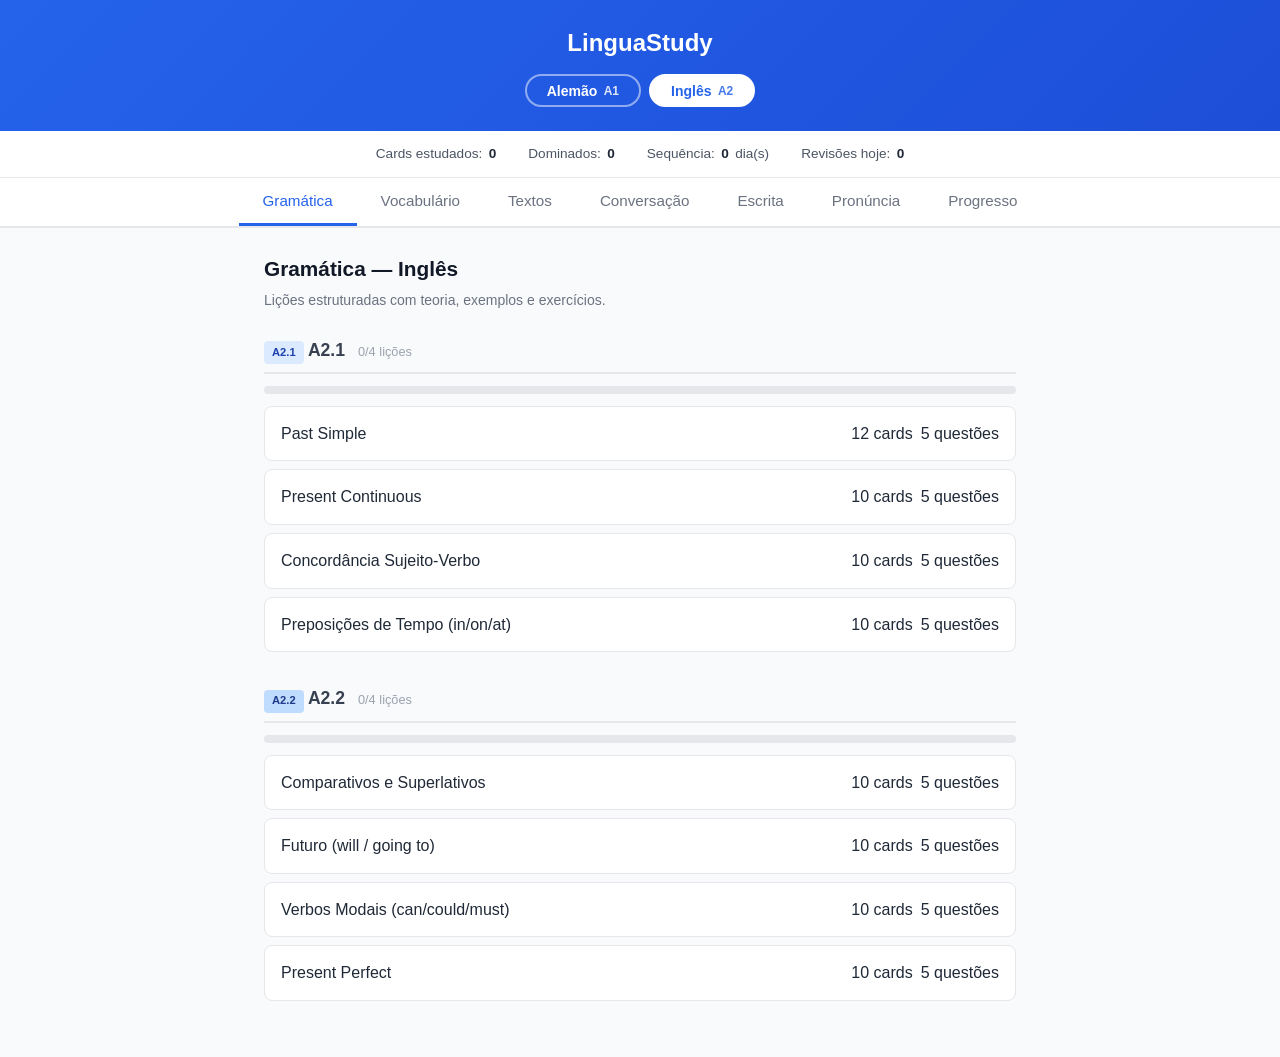
==== commit ddb0fec9: "fix: corrigir start.py para servir da raiz e detectar file:// protocol - english/start.py: serve ago" ====
--- a/index.html
+++ b/index.html
@@ -37,6 +37,18 @@
     </main>
   </div>
 
+  <script>
+    // Detect file:// protocol and show error before module even tries to load
+    if (location.protocol === 'file:') {
+      document.getElementById('appRoot').innerHTML =
+        '<div class="empty-state">' +
+        '<h3>Servidor HTTP necessário</h3>' +
+        '<p>Abra o terminal na pasta do projeto e execute:</p>' +
+        '<pre style="background:#f3f4f6;padding:.75rem 1rem;border-radius:8px;margin:.75rem 0;font-size:.85rem;text-align:left;overflow-x:auto">python english/start.py web</pre>' +
+        '<p style="font-size:.85rem;color:#9ca3af">O app usa ES Modules e fetch(), que requerem HTTP.</p>' +
+        '</div>';
+    }
+  </script>
   <script type="module" src="app.js"></script>
 </body>
 </html>
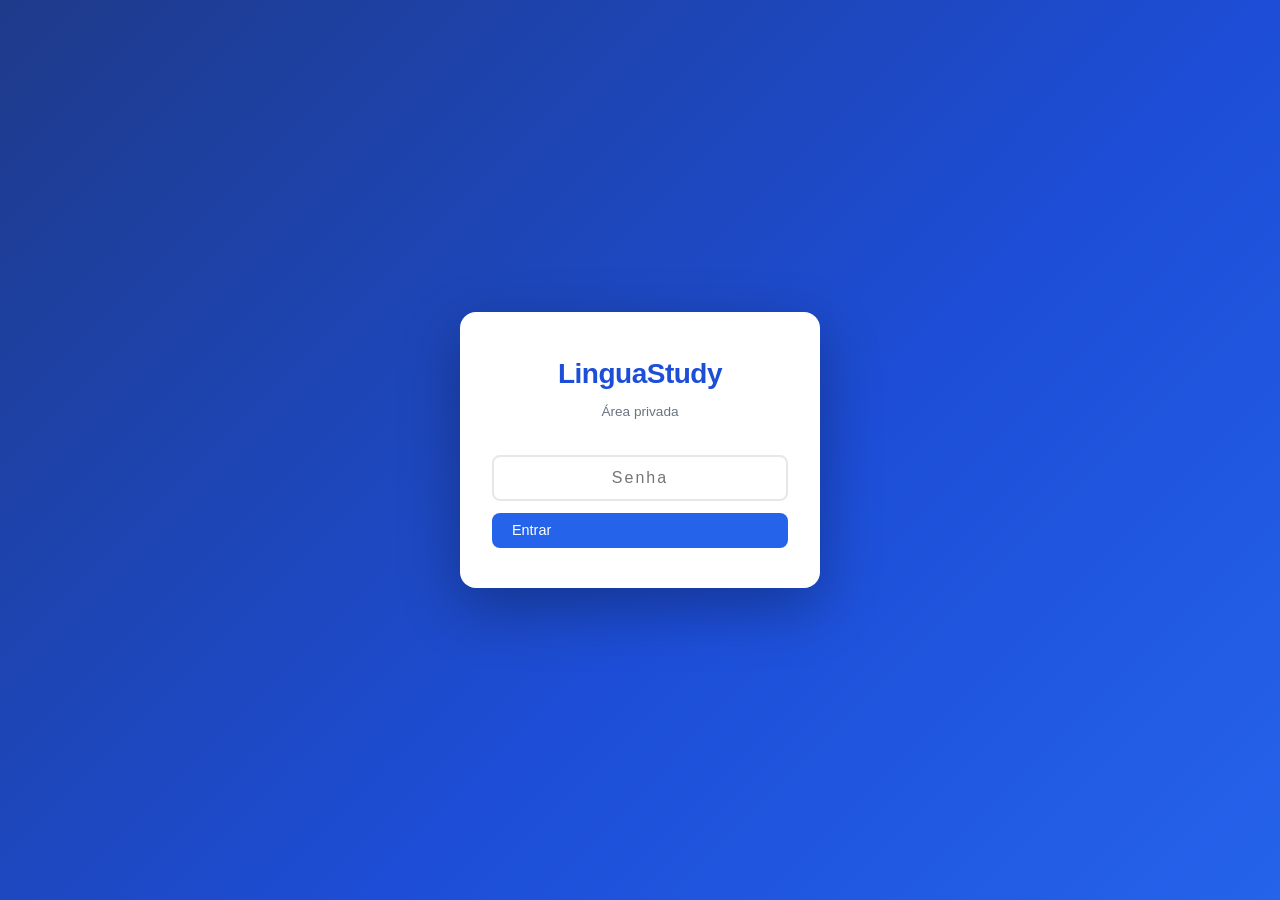
==== commit 68683287: "Adicionar autenticação por senha (SHA-256) antes do app carregar - index.html: overlay de login exib" ====
--- a/index.html
+++ b/index.html
@@ -7,6 +7,26 @@
   <link rel="stylesheet" href="style.css">
 </head>
 <body>
+
+  <!-- Login overlay — shown before app initialises if not authenticated -->
+  <div id="loginOverlay" class="login-overlay" style="display:none;">
+    <div class="login-card">
+      <div class="login-logo">LinguaStudy</div>
+      <p class="login-subtitle">Área privada</p>
+      <form id="loginForm" class="login-form" autocomplete="off">
+        <input
+          type="password"
+          id="loginInput"
+          class="login-input"
+          placeholder="Senha"
+          autocomplete="current-password"
+          autofocus
+        >
+        <button type="submit" class="btn btn-primary login-btn">Entrar</button>
+        <p class="login-error" id="loginError">Senha incorreta. Tente novamente.</p>
+      </form>
+    </div>
+  </div>
 
   <header class="header">
     <h1>LinguaStudy</h1>
--- a/style.css
+++ b/style.css
@@ -1,3 +1,74 @@
+/* ===== LOGIN OVERLAY ===== */
+.login-overlay {
+  position: fixed;
+  inset: 0;
+  background: linear-gradient(135deg, #1e3a8a 0%, #1d4ed8 60%, #2563eb 100%);
+  display: flex;
+  align-items: center;
+  justify-content: center;
+  z-index: 9999;
+  padding: 1rem;
+}
+
+.login-card {
+  background: white;
+  border-radius: 16px;
+  padding: 2.5rem 2rem;
+  width: 100%;
+  max-width: 360px;
+  box-shadow: 0 20px 60px rgba(0,0,0,0.3);
+  text-align: center;
+}
+
+.login-logo {
+  font-size: 1.75rem;
+  font-weight: 800;
+  color: #1d4ed8;
+  letter-spacing: -0.5px;
+  margin-bottom: 0.25rem;
+}
+
+.login-subtitle {
+  font-size: 0.85rem;
+  color: #6b7280;
+  margin-bottom: 2rem;
+}
+
+.login-form {
+  display: flex;
+  flex-direction: column;
+  gap: 0.75rem;
+}
+
+.login-input {
+  width: 100%;
+  padding: 0.75rem 1rem;
+  border: 2px solid #e5e7eb;
+  border-radius: 8px;
+  font-size: 1rem;
+  outline: none;
+  transition: border-color 0.2s;
+  text-align: center;
+  letter-spacing: 2px;
+}
+
+.login-input:focus {
+  border-color: #2563eb;
+}
+
+.login-btn {
+  width: 100%;
+  padding: 0.75rem;
+  font-size: 1rem;
+}
+
+.login-error {
+  display: none;
+  color: #dc2626;
+  font-size: 0.85rem;
+  margin-top: 0.25rem;
+}
+
 /* ===== RESET & BASE ===== */
 * {
   margin: 0;
@@ -91,6 +162,14 @@
   position: sticky;
   top: 0;
   z-index: 100;
+  overflow-x: auto;
+  overflow-y: hidden;
+  -webkit-overflow-scrolling: touch;
+  scrollbar-width: none;
+}
+
+.tabs::-webkit-scrollbar {
+  display: none;
 }
 
 .tab-btn {
@@ -103,6 +182,8 @@
   cursor: pointer;
   border-bottom: 3px solid transparent;
   transition: all 0.2s;
+  white-space: nowrap;
+  flex-shrink: 0;
 }
 
 .tab-btn:hover {
@@ -648,8 +729,44 @@
 .progress-bar-fill {
   height: 100%;
   border-radius: 999px;
+  background: #ef4444;
+  transition: width 0.6s ease;
+}
+
+.progress-bar-fill--mid {
+  background: #f59e0b;
+}
+
+.progress-bar-fill--high {
   background: linear-gradient(90deg, var(--primary), var(--success));
-  transition: width 0.5s ease;
+}
+
+.progress-overall {
+  background: white;
+  border-radius: var(--radius);
+  box-shadow: var(--shadow);
+  padding: 1.25rem;
+  margin-bottom: 1.5rem;
+}
+
+.progress-card--due {
+  border: 2px solid var(--warning, #f59e0b);
+}
+
+.progress-card--due .number {
+  color: var(--warning, #f59e0b);
+}
+
+.progress-section-title {
+  font-size: 1rem;
+  font-weight: 600;
+  color: var(--gray-700);
+  margin: 0 0 .75rem;
+}
+
+.progress-sublevel-row,
+.progress-module-row {
+  margin-bottom: .9rem;
 }
 
 /* ===== CONTENT / GRAMMAR DETAIL ===== */
@@ -916,9 +1033,13 @@
   padding: 0.3rem 0.6rem;
   border-radius: 6px;
   font-size: 0.8rem;
-  white-space: nowrap;
+  white-space: normal;
+  max-width: min(260px, 80vw);
+  min-width: 100px;
   z-index: 200;
   pointer-events: none;
+  text-align: center;
+  line-height: 1.3;
 }
 
 .vocab-tooltip::after {
@@ -1297,18 +1418,50 @@
 }
 
 /* ===== RESPONSIVE ===== */
+/* ===== TABLET (≤ 768px) ===== */
+@media (max-width: 768px) {
+  .container {
+    padding: 1.25rem;
+  }
+
+  .tabs {
+    justify-content: flex-start;
+  }
+
+  .topic-list {
+    grid-template-columns: 1fr;
+  }
+
+  .assoc-grid {
+    grid-template-columns: repeat(2, 1fr);
+  }
+
+  .phoneme-card {
+    padding: 1rem;
+  }
+}
+
+/* ===== MOBILE (≤ 640px) ===== */
 @media (max-width: 640px) {
   .container {
-    padding: 1rem;
+    padding: 0.75rem;
+  }
+
+  .header {
+    padding: 0.75rem 1rem;
   }
 
   .header h1 {
-    font-size: 1.25rem;
+    font-size: 1.1rem;
+  }
+
+  .header p {
+    font-size: 0.75rem;
   }
 
   .tab-btn {
-    padding: 0.75rem 1rem;
-    font-size: 0.85rem;
+    padding: 0.6rem 0.85rem;
+    font-size: 0.8rem;
   }
 
   .controls {
@@ -1320,8 +1473,13 @@
   }
 
   .flashcard-face {
-    min-height: 180px;
-    padding: 1.5rem;
+    min-height: 160px;
+    padding: 1.25rem;
+    font-size: 1rem;
+  }
+
+  .flashcard-back .word-translation {
+    font-size: 0.85rem;
   }
 
   .rating-buttons {
@@ -1331,27 +1489,130 @@
 
   .rating-btn {
     width: 100%;
+    padding: 0.6rem;
   }
 
   .stats-bar {
-    gap: 1rem;
-    font-size: 0.75rem;
+    gap: 0.75rem;
+    font-size: 0.72rem;
+    flex-wrap: wrap;
+    justify-content: center;
   }
 
   .progress-grid {
     grid-template-columns: repeat(2, 1fr);
+    gap: 0.5rem;
+  }
+
+  .progress-card {
+    padding: 0.875rem;
+  }
+
+  .progress-card .number {
+    font-size: 1.5rem;
   }
 
   .lang-btn {
-    padding: 0.35rem 0.9rem;
-    font-size: 0.8rem;
+    padding: 0.3rem 0.75rem;
+    font-size: 0.78rem;
+  }
+
+  .lang-level {
+    display: none;
+  }
+
+  .dialogue-line {
+    gap: 0.4rem;
   }
 
   .dialogue-speaker {
-    min-width: 50px;
+    min-width: 44px;
+    font-size: 0.72rem;
+  }
+
+  .dialogue-bubble {
+    padding: 0.6rem 0.75rem;
+    font-size: 0.9rem;
   }
 
   .writing-textarea {
     min-height: 120px;
-  }
-}
+    font-size: 0.9rem;
+  }
+
+  .content-detail {
+    padding: 0;
+  }
+
+  .detail-header {
+    flex-wrap: wrap;
+    gap: 0.4rem;
+  }
+
+  .detail-header h2 {
+    font-size: 1.1rem;
+    width: 100%;
+    order: 2;
+  }
+
+  .back-btn {
+    order: 1;
+  }
+
+  .phoneme-card {
+    padding: 0.875rem;
+  }
+
+  .phoneme-example {
+    flex-wrap: wrap;
+    gap: 0.2rem 0.5rem;
+  }
+
+  .quiz-card {
+    padding: 1rem;
+  }
+
+  .assoc-grid {
+    grid-template-columns: repeat(2, 1fr);
+    gap: 0.4rem;
+  }
+
+  .assoc-btn {
+    padding: 0.5rem 0.25rem;
+    font-size: 0.78rem;
+  }
+
+  .topic-item {
+    padding: 0.7rem 0.875rem;
+  }
+
+  .vocab-tooltip {
+    max-width: min(220px, 70vw);
+    font-size: 0.75rem;
+  }
+}
+
+/* ===== VERY SMALL (≤ 380px) ===== */
+@media (max-width: 380px) {
+  .header h1 {
+    font-size: 1rem;
+  }
+
+  .tab-btn {
+    padding: 0.5rem 0.7rem;
+    font-size: 0.75rem;
+  }
+
+  .progress-grid {
+    grid-template-columns: 1fr 1fr;
+  }
+
+  .lang-nav {
+    gap: 0.35rem;
+  }
+
+  .lang-btn {
+    padding: 0.25rem 0.6rem;
+    font-size: 0.75rem;
+  }
+}
